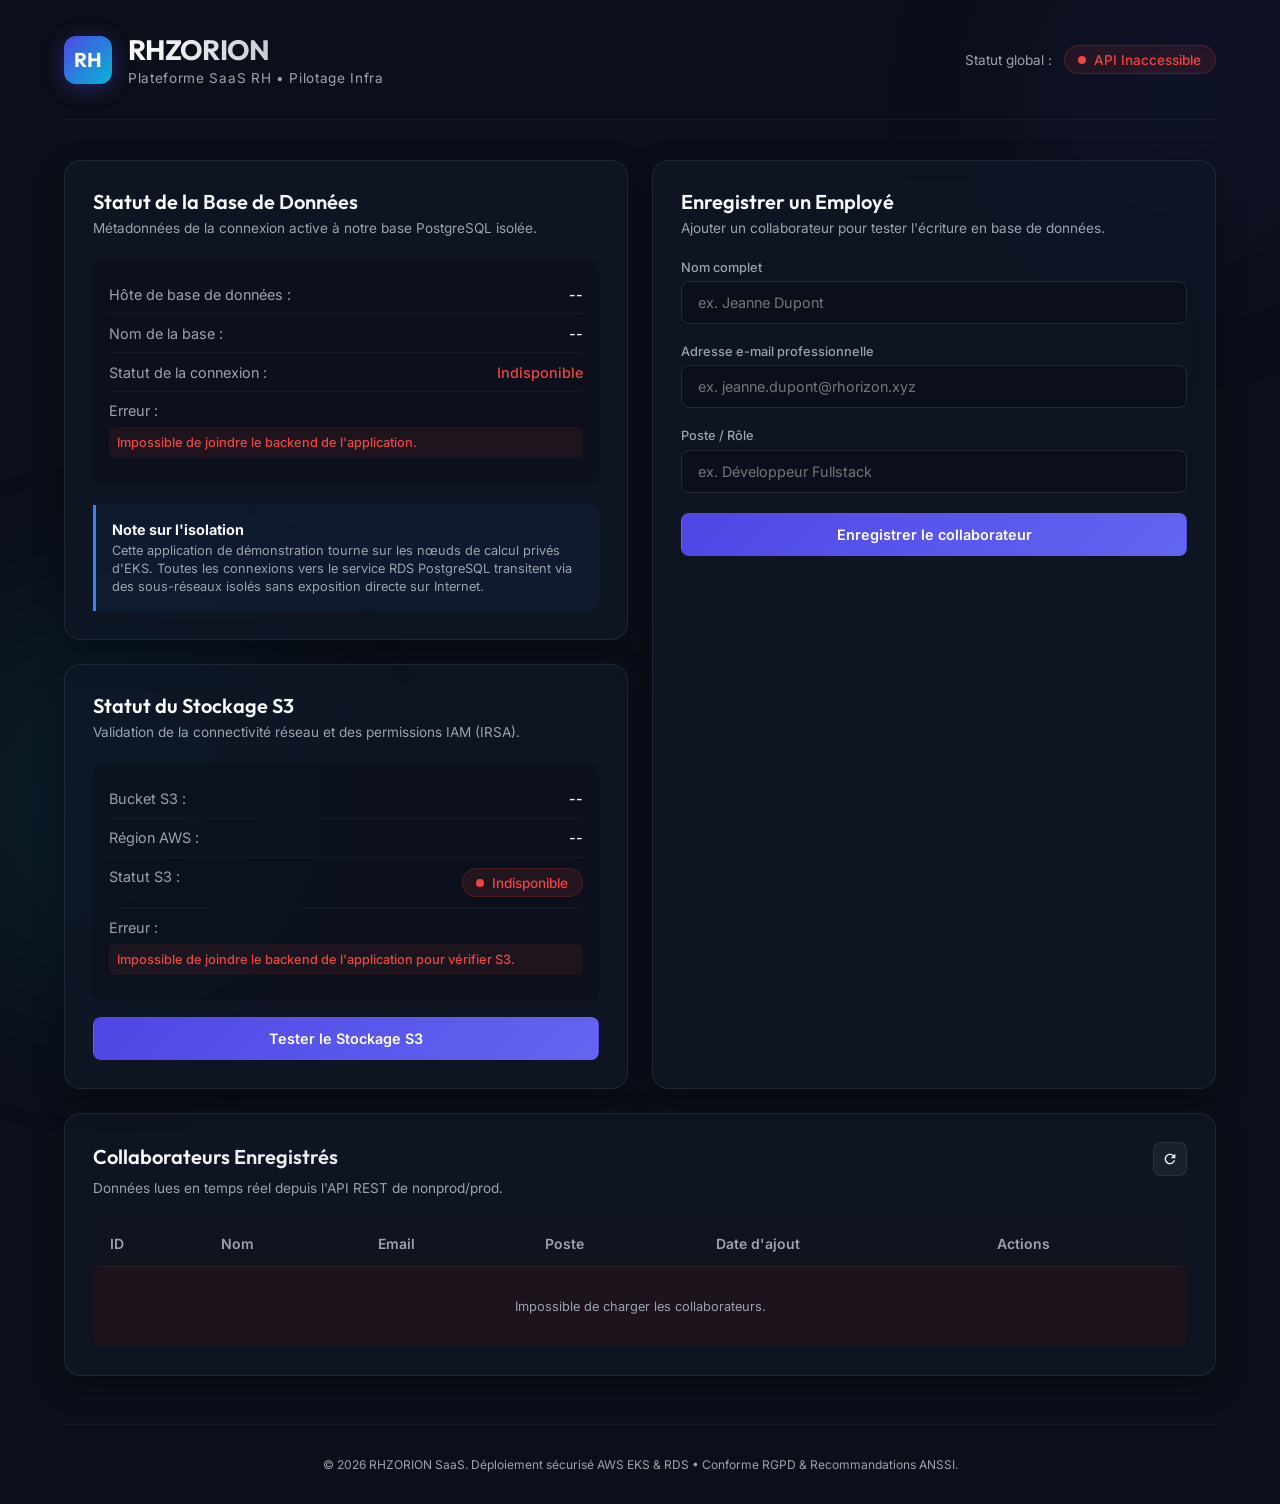
==== app/frontend/index.html @ ac45bfb2 "Initial commit: App, Terraform and GitLab CI/CD parent-child pipelines" ====
<!DOCTYPE html>
<html lang="fr">
<head>
    <meta charset="UTF-8">
    <meta name="viewport" content="width=device-width, initial-scale=1.0">
    <meta name="description" content="Dashboard de test et de validation de l'infrastructure SaaS RHZORION. Connectivité, base de données et performances.">
    <title>RHZORION - Infrastructure Test Dashboard</title>
    <!-- Outfit & Inter Google Fonts -->
    <link rel="preconnect" href="https://fonts.googleapis.com">
    <link rel="preconnect" href="https://fonts.gstatic.com" crossorigin>
    <link href="https://fonts.googleapis.com/css2?family=Inter:wght@300;400;500;600&family=Outfit:wght@400;500;600;700&display=swap" rel="stylesheet">
    <!-- Style Sheet -->
    <link rel="stylesheet" href="style.css">
</head>
<body>
    <div class="background-decorations">
        <div class="circle circle-1"></div>
        <div class="circle circle-2"></div>
    </div>

    <div class="app-container">
        <!-- Header / Nav -->
        <header class="app-header">
            <div class="brand">
                <span class="logo-symbol">RH</span>
                <div class="brand-text">
                    <h1>RHZORION</h1>
                    <span class="sub-title">Plateforme SaaS RH • Pilotage Infra</span>
                </div>
            </div>
            <div class="status-badge-container">
                <span class="status-label">Statut global :</span>
                <div id="global-status-badge" class="badge badge-checking">
                    <span class="indicator-dot"></span>
                    <span class="badge-text">Vérification...</span>
                </div>
            </div>
        </header>

        <!-- Main Dashboard Grid -->
        <main class="dashboard-grid">
            <!-- Left Column: DB and S3 Status -->
            <div class="status-column">
                <section class="card status-panel">
                    <h2>Statut de la Base de Données</h2>
                    <p class="section-desc">Métadonnées de la connexion active à notre base PostgreSQL isolée.</p>

                    <div class="db-status-card">
                        <div class="status-row">
                            <span class="status-key">Hôte de base de données :</span>
                            <span id="db-host" class="status-value">--</span>
                        </div>
                        <div class="status-row">
                            <span class="status-key">Nom de la base :</span>
                            <span id="db-name" class="status-value">--</span>
                        </div>
                        <div class="status-row">
                            <span class="status-key">Statut de la connexion :</span>
                            <span id="db-conn-status" class="status-value status-unknown">Vérification...</span>
                        </div>
                        <div class="status-row error-row" id="db-error-row" style="display: none;">
                            <span class="status-key">Erreur :</span>
                            <span id="db-error-msg" class="status-value error-text">Aucune</span>
                        </div>
                    </div>

                    <div class="info-note">
                        <h3>Note sur l'isolation</h3>
                        <p>Cette application de démonstration tourne sur les nœuds de calcul privés d'EKS. Toutes les connexions vers le service RDS PostgreSQL transitent via des sous-réseaux isolés sans exposition directe sur Internet.</p>
                    </div>
                </section>

                <section class="card s3-panel">
                    <h2>Statut du Stockage S3</h2>
                    <p class="section-desc">Validation de la connectivité réseau et des permissions IAM (IRSA).</p>

                    <div class="s3-status-card">
                        <div class="status-row">
                            <span class="status-key">Bucket S3 :</span>
                            <span id="s3-bucket" class="status-value">--</span>
                        </div>
                        <div class="status-row">
                            <span class="status-key">Région AWS :</span>
                            <span id="s3-region" class="status-value">--</span>
                        </div>
                        <div class="status-row">
                            <span class="status-key">Statut S3 :</span>
                            <div id="s3-conn-badge" class="badge badge-checking">
                                <span class="indicator-dot"></span>
                                <span class="badge-text">Vérification...</span>
                            </div>
                        </div>
                        <div class="status-row error-row" id="s3-error-row" style="display: none;">
                            <span class="status-key">Erreur :</span>
                            <span id="s3-error-msg" class="status-value error-text">Aucune</span>
                        </div>
                    </div>

                    <div class="s3-test-action">
                        <button type="button" id="test-s3-btn" class="btn btn-primary btn-full-width">
                            <span class="btn-text">Tester le Stockage S3</span>
                            <span class="spinner" id="s3-spinner" style="display: none;"></span>
                        </button>
                    </div>

                    <div class="s3-logs-container" id="s3-logs-container" style="display: none;">
                        <h3>Rapport de diagnostic</h3>
                        <div class="s3-logs" id="s3-logs">
                            <!-- Dynamically populated -->
                        </div>
                    </div>
                </section>
            </div>

            <!-- Middle Panel: Add Employee Form -->
            <section class="card form-panel">
                <h2>Enregistrer un Employé</h2>
                <p class="section-desc">Ajouter un collaborateur pour tester l'écriture en base de données.</p>

                <form id="add-employee-form" class="premium-form">
                    <div class="form-group">
                        <label for="emp-name">Nom complet</label>
                        <input type="text" id="emp-name" placeholder="ex. Jeanne Dupont" required autocomplete="name">
                    </div>
                    <div class="form-group">
                        <label for="emp-email">Adresse e-mail professionnelle</label>
                        <input type="email" id="emp-email" placeholder="ex. jeanne.dupont@rhorizon.xyz" required autocomplete="email">
                    </div>
                    <div class="form-group">
                        <label for="emp-role">Poste / Rôle</label>
                        <input type="text" id="emp-role" placeholder="ex. Développeur Fullstack" required>
                    </div>

                    <button type="submit" id="submit-btn" class="btn btn-primary">
                        <span class="btn-text">Enregistrer le collaborateur</span>
                        <span class="spinner" style="display: none;"></span>
                    </button>
                    <div id="form-message" class="message-banner" style="display: none;"></div>
                </form>
            </section>

            <!-- Right/Bottom Panel: Employees List -->
            <section class="card list-panel">
                <div class="list-header">
                    <h2>Collaborateurs Enregistrés</h2>
                    <button id="refresh-list-btn" class="btn btn-secondary" aria-label="Rafraîchir la liste">
                        <svg class="refresh-icon" viewBox="0 0 24 24" width="16" height="16">
                            <path d="M17.65 6.35C16.2 4.9 14.21 4 12 4c-4.42 0-7.99 3.58-7.99 8s3.57 8 7.99 8c3.73 0 6.84-2.55 7.73-6h-2.08c-.82 2.33-3.04 4-5.65 4-3.31 0-6-2.69-6-6s2.69-6 6-6c1.66 0 3.14.69 4.22 1.78L13 11h7V4l-2.35 2.35z" fill="currentColor"/>
                        </svg>
                    </button>
                </div>
                <p class="section-desc">Données lues en temps réel depuis l'API REST de nonprod/prod.</p>

                <div class="table-wrapper">
                    <table id="employees-table">
                        <thead>
                            <tr>
                                <th>ID</th>
                                <th>Nom</th>
                                <th>Email</th>
                                <th>Poste</th>
                                <th>Date d'ajout</th>
                                <th>Actions</th>
                            </tr>
                        </thead>
                        <tbody id="employees-list-body">
                            <tr class="placeholder-row">
                                <td colspan="6">Chargement de la liste...</td>
                            </tr>
                        </tbody>
                    </table>
                </div>
            </section>
        </main>

        <!-- Footer -->
        <footer class="app-footer">
            <p>&copy; 2026 RHZORION SaaS. Déploiement sécurisé AWS EKS & RDS • Conforme RGPD & Recommandations ANSSI.</p>
        </footer>
    </div>

    <!-- Edit Employee Modal -->
    <div id="edit-modal" class="modal">
        <div class="modal-content card">
            <div class="modal-header">
                <h2>Modifier le Collaborateur</h2>
                <button type="button" class="close-modal" id="close-modal-btn">&times;</button>
            </div>
            <form id="edit-employee-form" class="premium-form">
                <input type="hidden" id="edit-emp-id">
                <div class="form-group">
                    <label for="edit-emp-name">Nom complet</label>
                    <input type="text" id="edit-emp-name" required autocomplete="name">
                </div>
                <div class="form-group">
                    <label for="edit-emp-email">Adresse e-mail professionnelle</label>
                    <input type="email" id="edit-emp-email" required autocomplete="email">
                </div>
                <div class="form-group">
                    <label for="edit-emp-role">Poste / Rôle</label>
                    <input type="text" id="edit-emp-role" required>
                </div>
                <div class="form-actions">
                    <button type="button" class="btn btn-secondary" id="cancel-edit-btn">Annuler</button>
                    <button type="submit" id="edit-submit-btn" class="btn btn-primary">
                        <span class="btn-text">Enregistrer</span>
                        <span class="spinner" style="display: none;"></span>
                    </button>
                </div>
                <div id="edit-form-message" class="message-banner" style="display: none;"></div>
            </form>
        </div>
    </div>

    <!-- Application Script -->
    <script src="app.js"></script>
</body>
</html>
---- app/frontend/style.css ----
/* --- Global Reset & Variables --- */
:root {
    --bg-color: #0b0f19;
    --card-bg: rgba(17, 24, 39, 0.7);
    --card-border: rgba(255, 255, 255, 0.08);
    --text-primary: #f3f4f6;
    --text-secondary: #9ca3af;
    --primary-color: #4f46e5;
    --primary-hover: #6366f1;
    --accent-success: #10b981;
    --accent-error: #ef4444;
    --accent-warning: #f59e0b;
    --accent-info: #3b82f6;
    
    --font-heading: 'Outfit', sans-serif;
    --font-body: 'Inter', sans-serif;
}

* {
    margin: 0;
    padding: 0;
    box-sizing: border-box;
}

body {
    background-color: var(--bg-color);
    color: var(--text-primary);
    font-family: var(--font-body);
    min-height: 100vh;
    overflow-x: hidden;
    position: relative;
}

/* --- Decorative Background Circles --- */
.background-decorations {
    position: fixed;
    top: 0;
    left: 0;
    width: 100%;
    height: 100%;
    z-index: -1;
    pointer-events: none;
}

.circle {
    position: absolute;
    border-radius: 50%;
    filter: blur(100px);
    opacity: 0.15;
}

.circle-1 {
    width: 400px;
    height: 400px;
    background: radial-gradient(circle, #4f46e5 0%, rgba(79, 70, 229, 0) 70%);
    top: -100px;
    right: -100px;
}

.circle-2 {
    width: 500px;
    height: 500px;
    background: radial-gradient(circle, #06b6d4 0%, rgba(6, 182, 212, 0) 70%);
    bottom: -150px;
    left: -150px;
}

/* --- Layout Container --- */
.app-container {
    max-width: 1200px;
    margin: 0 auto;
    padding: 2rem 1.5rem;
    display: flex;
    flex-direction: column;
    min-height: 100vh;
}

/* --- Header Styling --- */
.app-header {
    display: flex;
    justify-content: space-between;
    align-items: center;
    padding-bottom: 2rem;
    border-bottom: 1px solid rgba(255, 255, 255, 0.05);
    margin-bottom: 2.5rem;
}

.brand {
    display: flex;
    align-items: center;
    gap: 1rem;
}

.logo-symbol {
    width: 48px;
    height: 48px;
    background: linear-gradient(135deg, var(--primary-color) 0%, #06b6d4 100%);
    border-radius: 12px;
    display: flex;
    align-items: center;
    justify-content: center;
    font-family: var(--font-heading);
    font-weight: 700;
    font-size: 1.25rem;
    color: #fff;
    box-shadow: 0 4px 20px rgba(79, 70, 229, 0.4);
}

.brand-text h1 {
    font-family: var(--font-heading);
    font-size: 1.75rem;
    font-weight: 700;
    letter-spacing: -0.025em;
    background: linear-gradient(to right, #ffffff, #9ca3af);
    -webkit-background-clip: text;
    -webkit-text-fill-color: transparent;
}

.brand-text .sub-title {
    font-size: 0.85rem;
    color: var(--text-secondary);
    letter-spacing: 0.05em;
}

/* --- Badges & Statuses --- */
.status-badge-container {
    display: flex;
    align-items: center;
    gap: 0.75rem;
}

.status-label {
    font-size: 0.85rem;
    color: var(--text-secondary);
}

.badge {
    display: inline-flex;
    align-items: center;
    gap: 0.5rem;
    padding: 0.35rem 0.85rem;
    border-radius: 9999px;
    font-size: 0.85rem;
    font-weight: 500;
    border: 1px solid transparent;
    transition: all 0.3s ease;
}

.indicator-dot {
    width: 8px;
    height: 8px;
    border-radius: 50%;
}

.badge-checking {
    background-color: rgba(245, 158, 11, 0.1);
    color: var(--accent-warning);
    border-color: rgba(245, 158, 11, 0.2);
}

.badge-checking .indicator-dot {
    background-color: var(--accent-warning);
    animation: pulse 1.5s infinite;
}

.badge-online {
    background-color: rgba(16, 185, 129, 0.1);
    color: var(--accent-success);
    border-color: rgba(16, 185, 129, 0.2);
}

.badge-online .indicator-dot {
    background-color: var(--accent-success);
}

.badge-offline {
    background-color: rgba(239, 68, 68, 0.1);
    color: var(--accent-error);
    border-color: rgba(239, 68, 68, 0.2);
}

.badge-offline .indicator-dot {
    background-color: var(--accent-error);
    animation: pulse 1s infinite;
}

/* --- Dashboard Grid --- */
.dashboard-grid {
    display: grid;
    grid-template-columns: 1fr 1fr;
    gap: 1.5rem;
    flex-grow: 1;
}

/* Custom layout placement */
.list-panel {
    grid-column: span 2;
}

/* --- Cards Styling --- */
.card {
    background: var(--card-bg);
    backdrop-filter: blur(12px);
    -webkit-backdrop-filter: blur(12px);
    border: 1px solid var(--card-border);
    border-radius: 16px;
    padding: 1.75rem;
    box-shadow: 0 10px 30px rgba(0, 0, 0, 0.3);
    transition: transform 0.3s ease, box-shadow 0.3s ease;
    animation: slideUp 0.6s cubic-bezier(0.16, 1, 0.3, 1) forwards;
}

.card:hover {
    transform: translateY(-2px);
    box-shadow: 0 15px 35px rgba(0, 0, 0, 0.4);
    border-color: rgba(255, 255, 255, 0.12);
}

.card h2 {
    font-family: var(--font-heading);
    font-size: 1.25rem;
    font-weight: 600;
    margin-bottom: 0.35rem;
    background: linear-gradient(to right, #fff, #e5e7eb);
    -webkit-background-clip: text;
    -webkit-text-fill-color: transparent;
}

.section-desc {
    font-size: 0.85rem;
    color: var(--text-secondary);
    margin-bottom: 1.5rem;
}

/* --- Database Status Card Details --- */
.db-status-card {
    background: rgba(0, 0, 0, 0.2);
    border-radius: 10px;
    padding: 1rem;
    margin-bottom: 1.25rem;
}

.status-row {
    display: flex;
    justify-content: space-between;
    padding: 0.65rem 0;
    border-bottom: 1px solid rgba(255, 255, 255, 0.03);
    font-size: 0.9rem;
}

.status-row:last-child {
    border-bottom: none;
}

.status-key {
    color: var(--text-secondary);
}

.status-value {
    font-weight: 500;
    word-break: break-all;
}

.status-unknown {
    color: var(--accent-warning);
}

.status-active {
    color: var(--accent-success);
}

.status-inactive {
    color: var(--accent-error);
}

.error-row {
    flex-direction: column;
    gap: 0.25rem;
}

.error-text {
    color: var(--accent-error);
    font-size: 0.8rem;
    background: rgba(239, 68, 68, 0.08);
    padding: 0.5rem;
    border-radius: 6px;
    margin-top: 0.25rem;
}

.info-note {
    background: rgba(59, 130, 246, 0.05);
    border-left: 3px solid var(--accent-info);
    border-radius: 0 8px 8px 0;
    padding: 1rem;
}

.info-note h3 {
    font-size: 0.9rem;
    color: var(--text-primary);
    margin-bottom: 0.25rem;
}

.info-note p {
    font-size: 0.8rem;
    color: var(--text-secondary);
    line-height: 1.4;
}

/* --- Forms & Buttons --- */
.premium-form {
    display: flex;
    flex-direction: column;
    gap: 1.25rem;
}

.form-group {
    display: flex;
    flex-direction: column;
    gap: 0.4rem;
}

.form-group label {
    font-size: 0.8rem;
    font-weight: 500;
    color: var(--text-secondary);
}

.form-group input {
    background-color: rgba(0, 0, 0, 0.2);
    border: 1px solid rgba(255, 255, 255, 0.1);
    border-radius: 8px;
    padding: 0.75rem 1rem;
    color: #fff;
    font-family: var(--font-body);
    font-size: 0.9rem;
    outline: none;
    transition: all 0.3s ease;
}

.form-group input:focus {
    border-color: var(--primary-hover);
    box-shadow: 0 0 0 2px rgba(79, 70, 229, 0.25);
    background-color: rgba(0, 0, 0, 0.3);
}

.btn {
    border-radius: 8px;
    padding: 0.75rem 1.25rem;
    font-family: var(--font-body);
    font-size: 0.9rem;
    font-weight: 600;
    cursor: pointer;
    transition: all 0.3s ease;
    border: 1px solid transparent;
    display: inline-flex;
    align-items: center;
    justify-content: center;
    gap: 0.5rem;
}

.btn-primary {
    background: linear-gradient(135deg, var(--primary-color) 0%, #6366f1 100%);
    color: #fff;
}

.btn-primary:hover {
    background: linear-gradient(135deg, var(--primary-hover) 0%, #818cf8 100%);
    transform: translateY(-1px);
    box-shadow: 0 4px 15px rgba(79, 70, 229, 0.4);
}

.btn-secondary {
    background-color: rgba(255, 255, 255, 0.05);
    color: var(--text-primary);
    border-color: rgba(255, 255, 255, 0.08);
    padding: 0.5rem;
}

.btn-secondary:hover {
    background-color: rgba(255, 255, 255, 0.1);
    color: #fff;
}

.btn-secondary:active .refresh-icon {
    transform: rotate(180deg);
}

.refresh-icon {
    transition: transform 0.4s ease;
}

/* Spinner */
.spinner {
    width: 18px;
    height: 18px;
    border: 2px solid rgba(255, 255, 255, 0.3);
    border-radius: 50%;
    border-top-color: #fff;
    animation: spin 0.8s linear infinite;
}

.message-banner {
    padding: 0.75rem 1rem;
    border-radius: 8px;
    font-size: 0.85rem;
    margin-top: 0.25rem;
}

.message-success {
    background-color: rgba(16, 185, 129, 0.1);
    color: var(--accent-success);
    border: 1px solid rgba(16, 185, 129, 0.2);
}

.message-error {
    background-color: rgba(239, 68, 68, 0.1);
    color: var(--accent-error);
    border: 1px solid rgba(239, 68, 68, 0.2);
}

/* --- Table Styling --- */
.list-header {
    display: flex;
    justify-content: space-between;
    align-items: center;
    margin-bottom: 0.25rem;
}

.table-wrapper {
    overflow-x: auto;
    background: rgba(0, 0, 0, 0.2);
    border-radius: 10px;
    border: 1px solid rgba(255, 255, 255, 0.03);
}

table {
    width: 100%;
    border-collapse: collapse;
    text-align: left;
    font-size: 0.875rem;
}

th {
    background-color: rgba(255, 255, 255, 0.02);
    color: var(--text-secondary);
    font-weight: 600;
    padding: 0.85rem 1rem;
    border-bottom: 1px solid rgba(255, 255, 255, 0.05);
}

td {
    padding: 0.85rem 1rem;
    border-bottom: 1px solid rgba(255, 255, 255, 0.03);
    color: var(--text-primary);
}

tr:last-child td {
    border-bottom: none;
}

tr:hover td {
    background-color: rgba(255, 255, 255, 0.01);
}

.placeholder-row td {
    text-align: center;
    color: var(--text-secondary);
    padding: 2rem;
}

/* --- Footer --- */
.app-footer {
    text-align: center;
    padding-top: 2rem;
    margin-top: 3rem;
    border-top: 1px solid rgba(255, 255, 255, 0.05);
    font-size: 0.75rem;
    color: var(--text-secondary);
}

/* --- Animations --- */
@keyframes pulse {
    0% {
        opacity: 0.6;
        box-shadow: 0 0 0 0 rgba(245, 158, 11, 0.4);
    }
    70% {
        opacity: 1;
        box-shadow: 0 0 0 6px rgba(245, 158, 11, 0);
    }
    100% {
        opacity: 0.6;
        box-shadow: 0 0 0 0 rgba(245, 158, 11, 0);
    }
}

@keyframes spin {
    to {
        transform: rotate(360deg);
    }
}

@keyframes slideUp {
    from {
        opacity: 0;
        transform: translateY(20px);
    }
    to {
        opacity: 1;
        transform: translateY(0);
    }
}

/* --- Status Column Layout --- */
.status-column {
    display: flex;
    flex-direction: column;
    gap: 1.5rem;
}

/* --- S3 Panel & Action Buttons --- */
.s3-status-card {
    background: rgba(0, 0, 0, 0.2);
    border-radius: 10px;
    padding: 1rem;
    margin-bottom: 1rem;
}

.btn-full-width {
    width: 100%;
}

/* --- Diagnostic Logs Terminal Style --- */
.s3-logs-container {
    margin-top: 1.5rem;
    border-top: 1px solid rgba(255, 255, 255, 0.05);
    padding-top: 1rem;
    animation: slideUp 0.4s ease-out forwards;
}

.s3-logs-container h3 {
    font-size: 0.9rem;
    font-weight: 600;
    color: var(--text-primary);
    margin-bottom: 0.75rem;
    font-family: var(--font-heading);
}

.s3-logs {
    background: rgba(5, 8, 16, 0.7);
    border: 1px solid rgba(255, 255, 255, 0.05);
    border-radius: 8px;
    padding: 0.85rem 1rem;
    max-height: 180px;
    overflow-y: auto;
    font-family: Consolas, Monaco, "Courier New", Courier, monospace;
    font-size: 0.775rem;
    line-height: 1.5;
    display: flex;
    flex-direction: column;
    gap: 0.5rem;
}

/* Scrollbar customization for logs */
.s3-logs::-webkit-scrollbar {
    width: 6px;
}

.s3-logs::-webkit-scrollbar-track {
    background: rgba(0, 0, 0, 0.2);
    border-radius: 8px;
}

.s3-logs::-webkit-scrollbar-thumb {
    background: rgba(255, 255, 255, 0.1);
    border-radius: 8px;
}

.s3-logs::-webkit-scrollbar-thumb:hover {
    background: rgba(255, 255, 255, 0.2);
}

.log-entry {
    display: flex;
    align-items: flex-start;
    gap: 0.5rem;
}

.log-time {
    color: var(--text-secondary);
    min-width: 60px;
}

.log-text {
    flex-grow: 1;
}

.log-success {
    color: var(--accent-success);
}

.log-failed {
    color: var(--accent-error);
}

.log-info {
    color: var(--accent-info);
}

/* --- Responsive Adjustments --- */
@media (max-width: 768px) {
    .dashboard-grid {
        grid-template-columns: 1fr;
    }
    
    .list-panel {
        grid-column: span 1;
    }
    
    .app-header {
        flex-direction: column;
        align-items: flex-start;
        gap: 1rem;
    }
    
    .status-badge-container {
        align-self: flex-end;
    }
}

/* --- Modal Styling --- */
.modal {
    display: none;
    position: fixed;
    z-index: 1000;
    left: 0;
    top: 0;
    width: 100%;
    height: 100%;
    background-color: rgba(5, 8, 16, 0.6);
    backdrop-filter: blur(8px);
    -webkit-backdrop-filter: blur(8px);
    align-items: center;
    justify-content: center;
    padding: 1.5rem;
}

.modal.active {
    display: flex;
}

.modal-content {
    width: 100%;
    max-width: 500px;
    margin: auto;
    background: var(--card-bg);
    border: 1px solid var(--card-border);
    animation: slideUp 0.3s cubic-bezier(0.16, 1, 0.3, 1) forwards;
}

.modal-header {
    display: flex;
    justify-content: space-between;
    align-items: center;
    margin-bottom: 1.5rem;
    border-bottom: 1px solid rgba(255, 255, 255, 0.05);
    padding-bottom: 0.75rem;
}

.close-modal {
    background: none;
    border: none;
    color: var(--text-secondary);
    font-size: 1.75rem;
    cursor: pointer;
    line-height: 1;
    transition: color 0.2s ease;
}

.close-modal:hover {
    color: #fff;
}

.form-actions {
    display: flex;
    justify-content: flex-end;
    gap: 0.75rem;
    margin-top: 0.5rem;
}

/* Action buttons in Table */
.action-buttons {
    display: flex;
    gap: 0.5rem;
    align-items: center;
}

.btn-action {
    padding: 0.35rem 0.75rem;
    font-size: 0.75rem;
    font-weight: 500;
    border-radius: 6px;
    cursor: pointer;
    border: 1px solid transparent;
    transition: all 0.2s ease;
    font-family: var(--font-body);
}

.edit-btn {
    background-color: rgba(59, 130, 246, 0.1);
    color: var(--accent-info);
    border-color: rgba(59, 130, 246, 0.2);
}

.edit-btn:hover {
    background-color: var(--accent-info);
    color: #fff;
    box-shadow: 0 0 10px rgba(59, 130, 246, 0.3);
}

.delete-btn {
    background-color: rgba(239, 68, 68, 0.1);
    color: var(--accent-error);
    border-color: rgba(239, 68, 68, 0.2);
}

.delete-btn:hover {
    background-color: var(--accent-error);
    color: #fff;
    box-shadow: 0 0 10px rgba(239, 68, 68, 0.3);
}
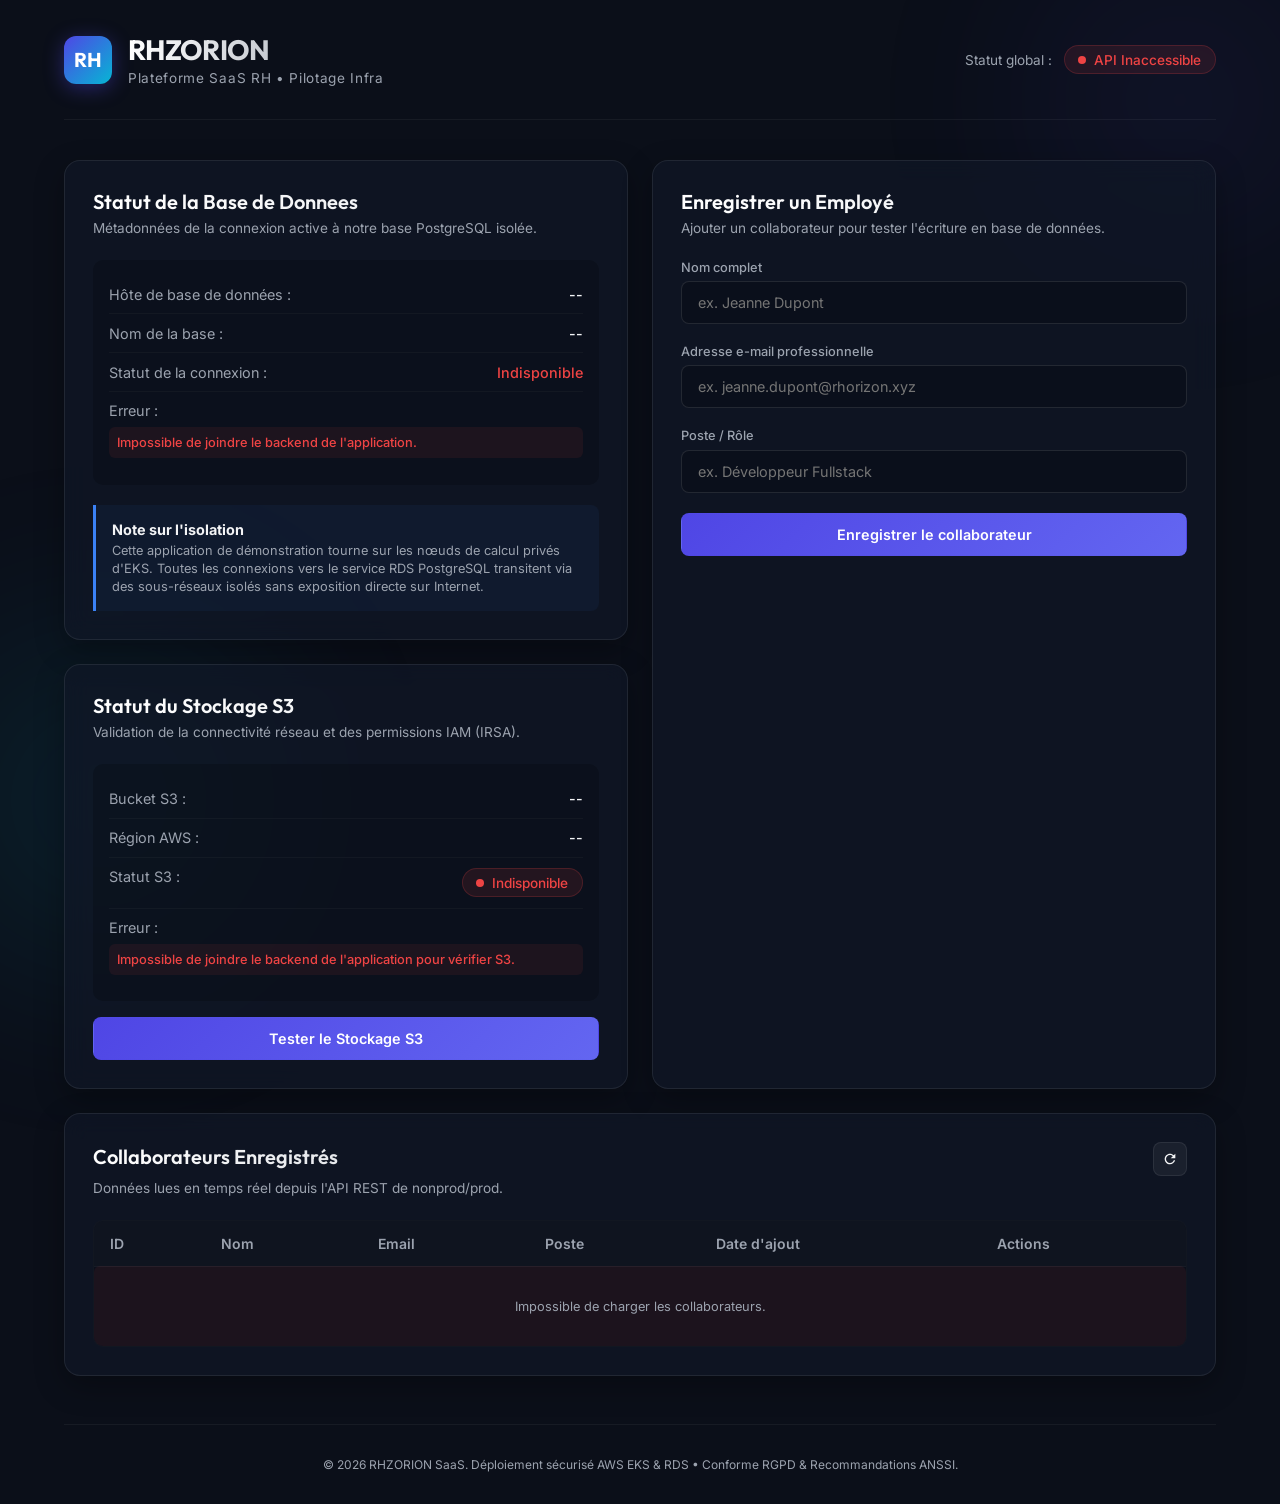
==== commit 0cdd70c1: "Update index.html" ====
--- a/app/frontend/index.html
+++ b/app/frontend/index.html
@@ -4,7 +4,7 @@
     <meta charset="UTF-8">
     <meta name="viewport" content="width=device-width, initial-scale=1.0">
     <meta name="description" content="Dashboard de test et de validation de l'infrastructure SaaS RHZORION. Connectivité, base de données et performances.">
-    <title>RHZORION - Infrastructure Test Dashboard</title>
+    <title>RHZORION - Infrastructure Test Dashboard tt</title>
     <!-- Outfit & Inter Google Fonts -->
     <link rel="preconnect" href="https://fonts.googleapis.com">
     <link rel="preconnect" href="https://fonts.gstatic.com" crossorigin>
@@ -42,7 +42,7 @@
             <!-- Left Column: DB and S3 Status -->
             <div class="status-column">
                 <section class="card status-panel">
-                    <h2>Statut de la Base de Données</h2>
+                    <h2>Statut de la Base de Donnees</h2>
                     <p class="section-desc">Métadonnées de la connexion active à notre base PostgreSQL isolée.</p>
 
                     <div class="db-status-card">
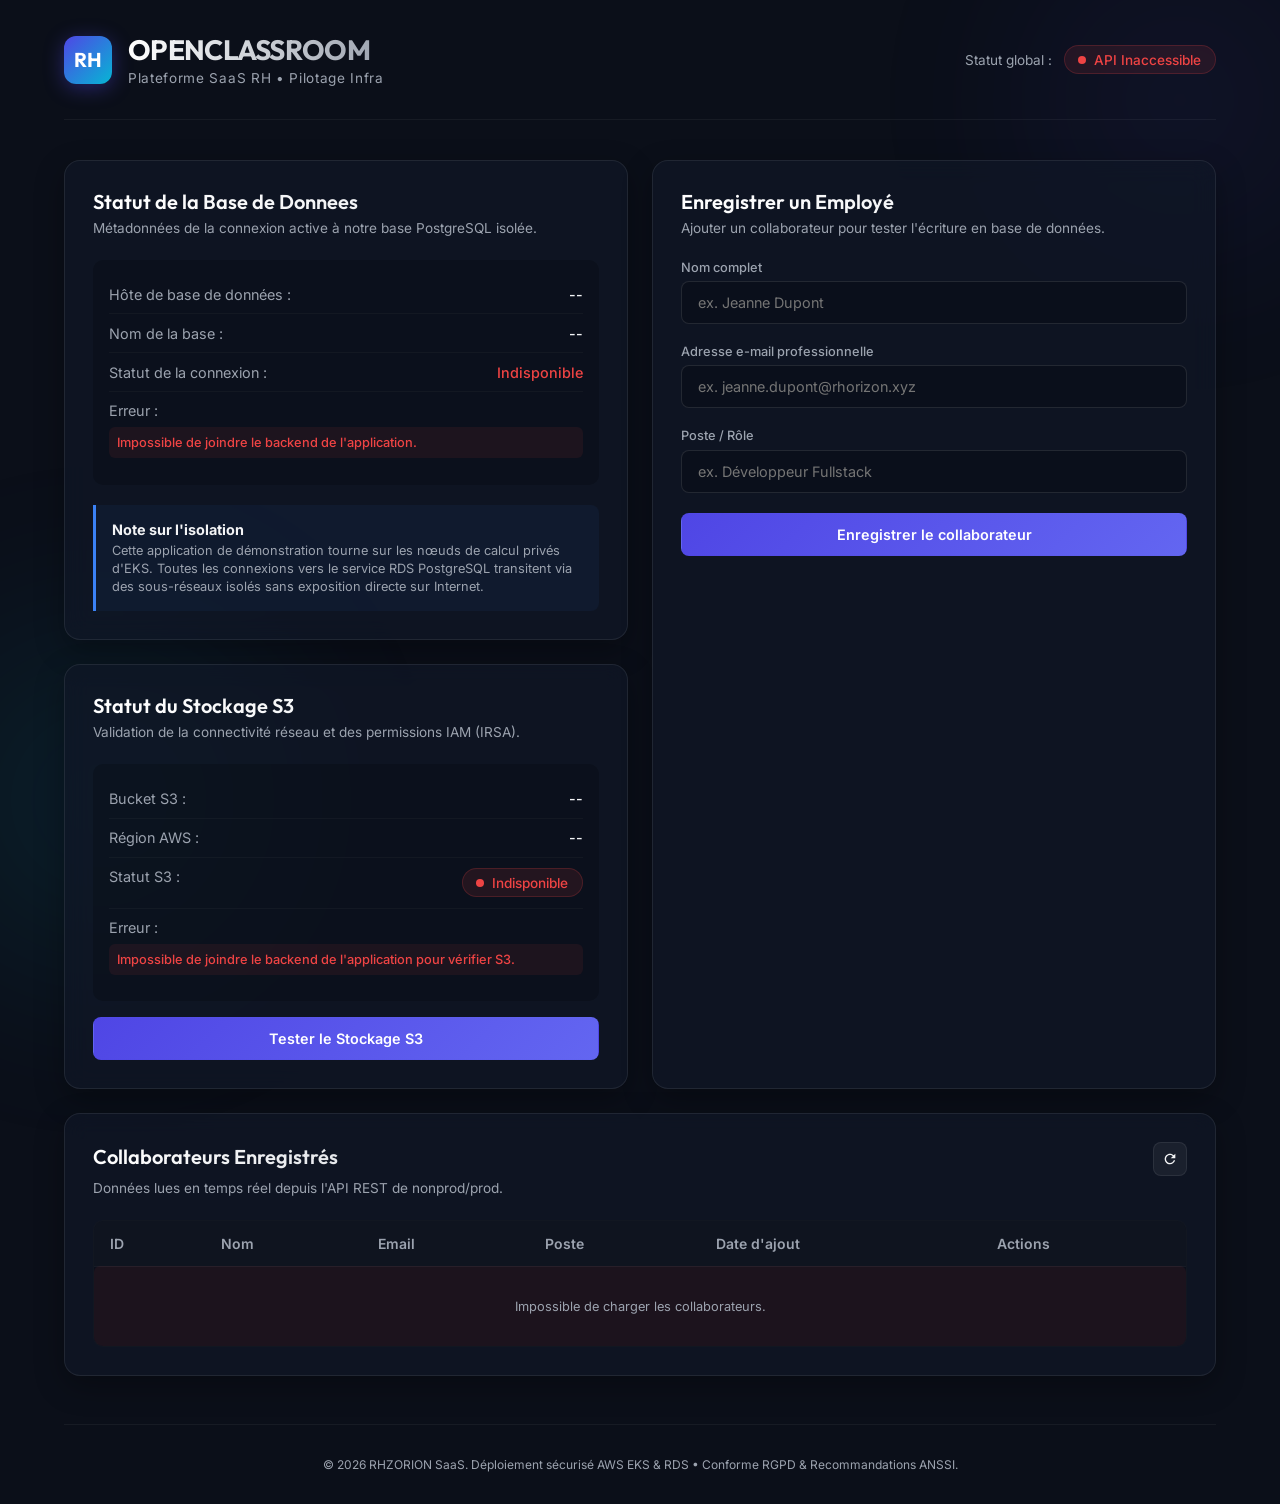
==== commit e3508e82: "Update index.html" ====
--- a/app/frontend/index.html
+++ b/app/frontend/index.html
@@ -24,7 +24,7 @@
             <div class="brand">
                 <span class="logo-symbol">RH</span>
                 <div class="brand-text">
-                    <h1>RHZORION</h1>
+                    <h1>OPENCLASSROOM</h1>
                     <span class="sub-title">Plateforme SaaS RH • Pilotage Infra</span>
                 </div>
             </div>
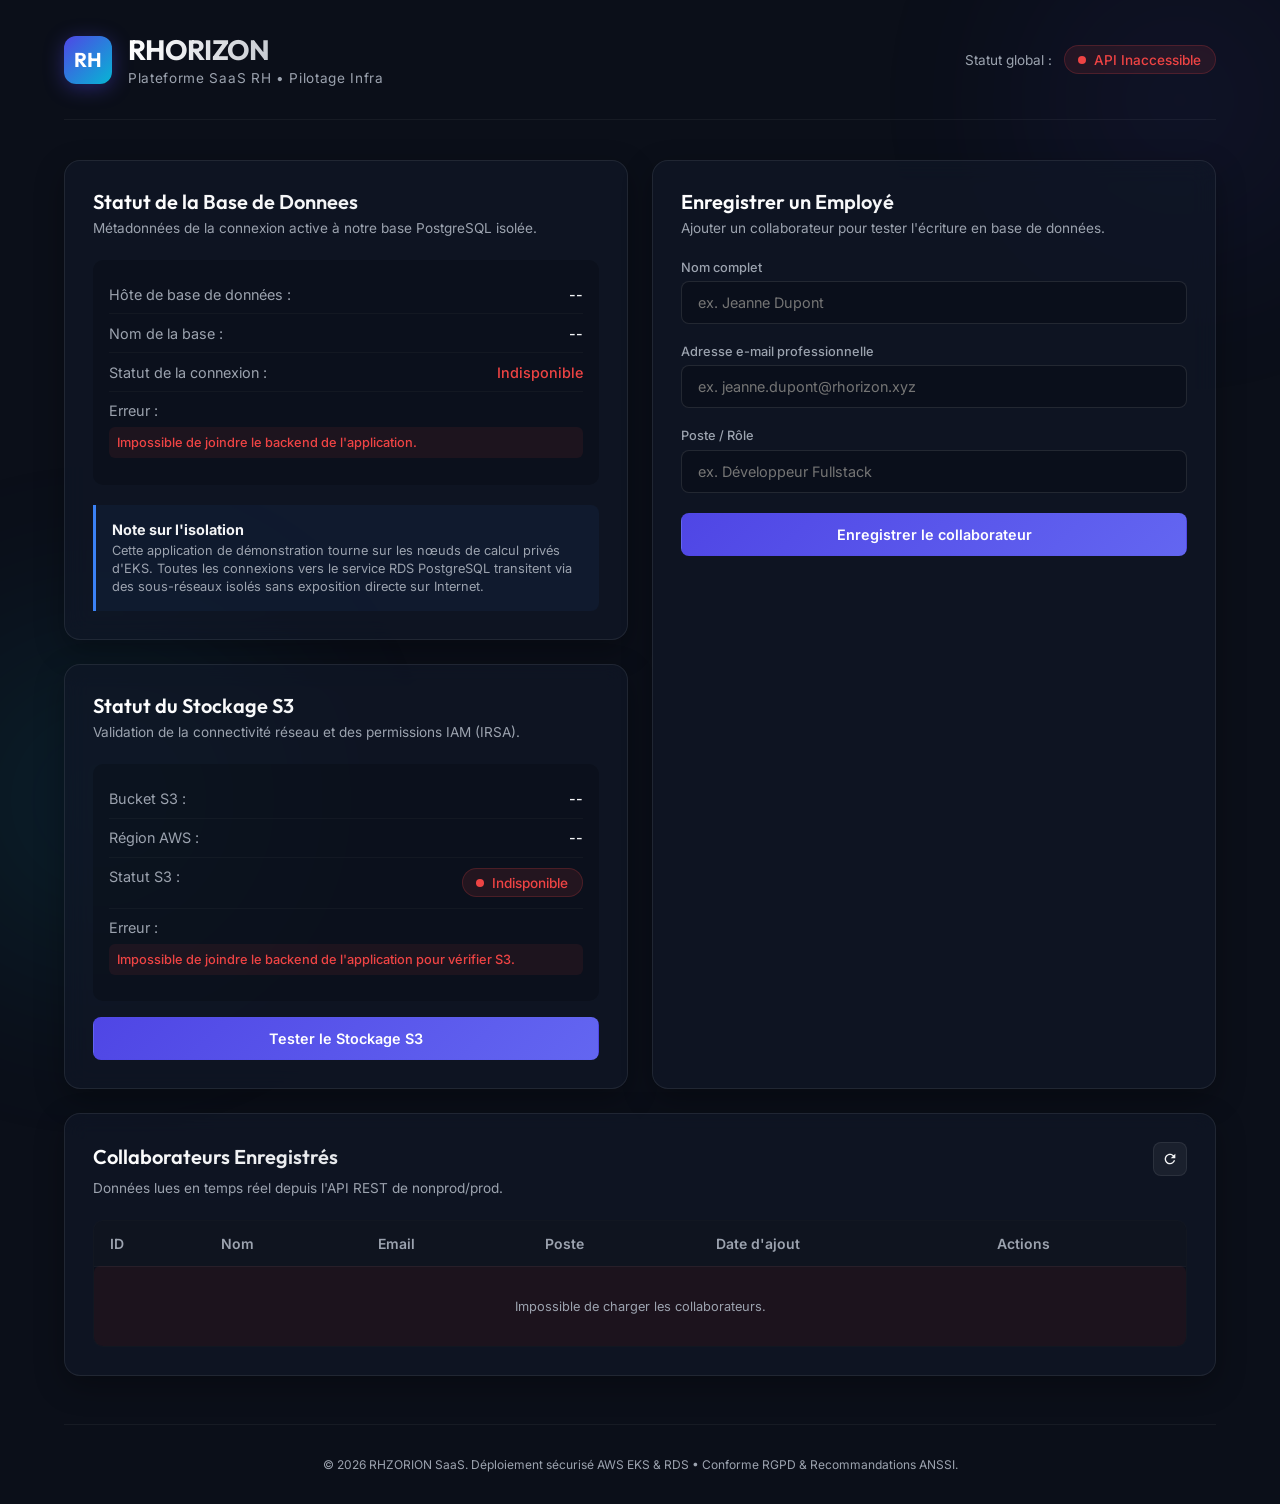
==== commit 955bf565: "Update index.html" ====
--- a/app/frontend/index.html
+++ b/app/frontend/index.html
@@ -24,7 +24,7 @@
             <div class="brand">
                 <span class="logo-symbol">RH</span>
                 <div class="brand-text">
-                    <h1>OPENCLASSROOM</h1>
+                    <h1>RHORIZON</h1>
                     <span class="sub-title">Plateforme SaaS RH • Pilotage Infra</span>
                 </div>
             </div>
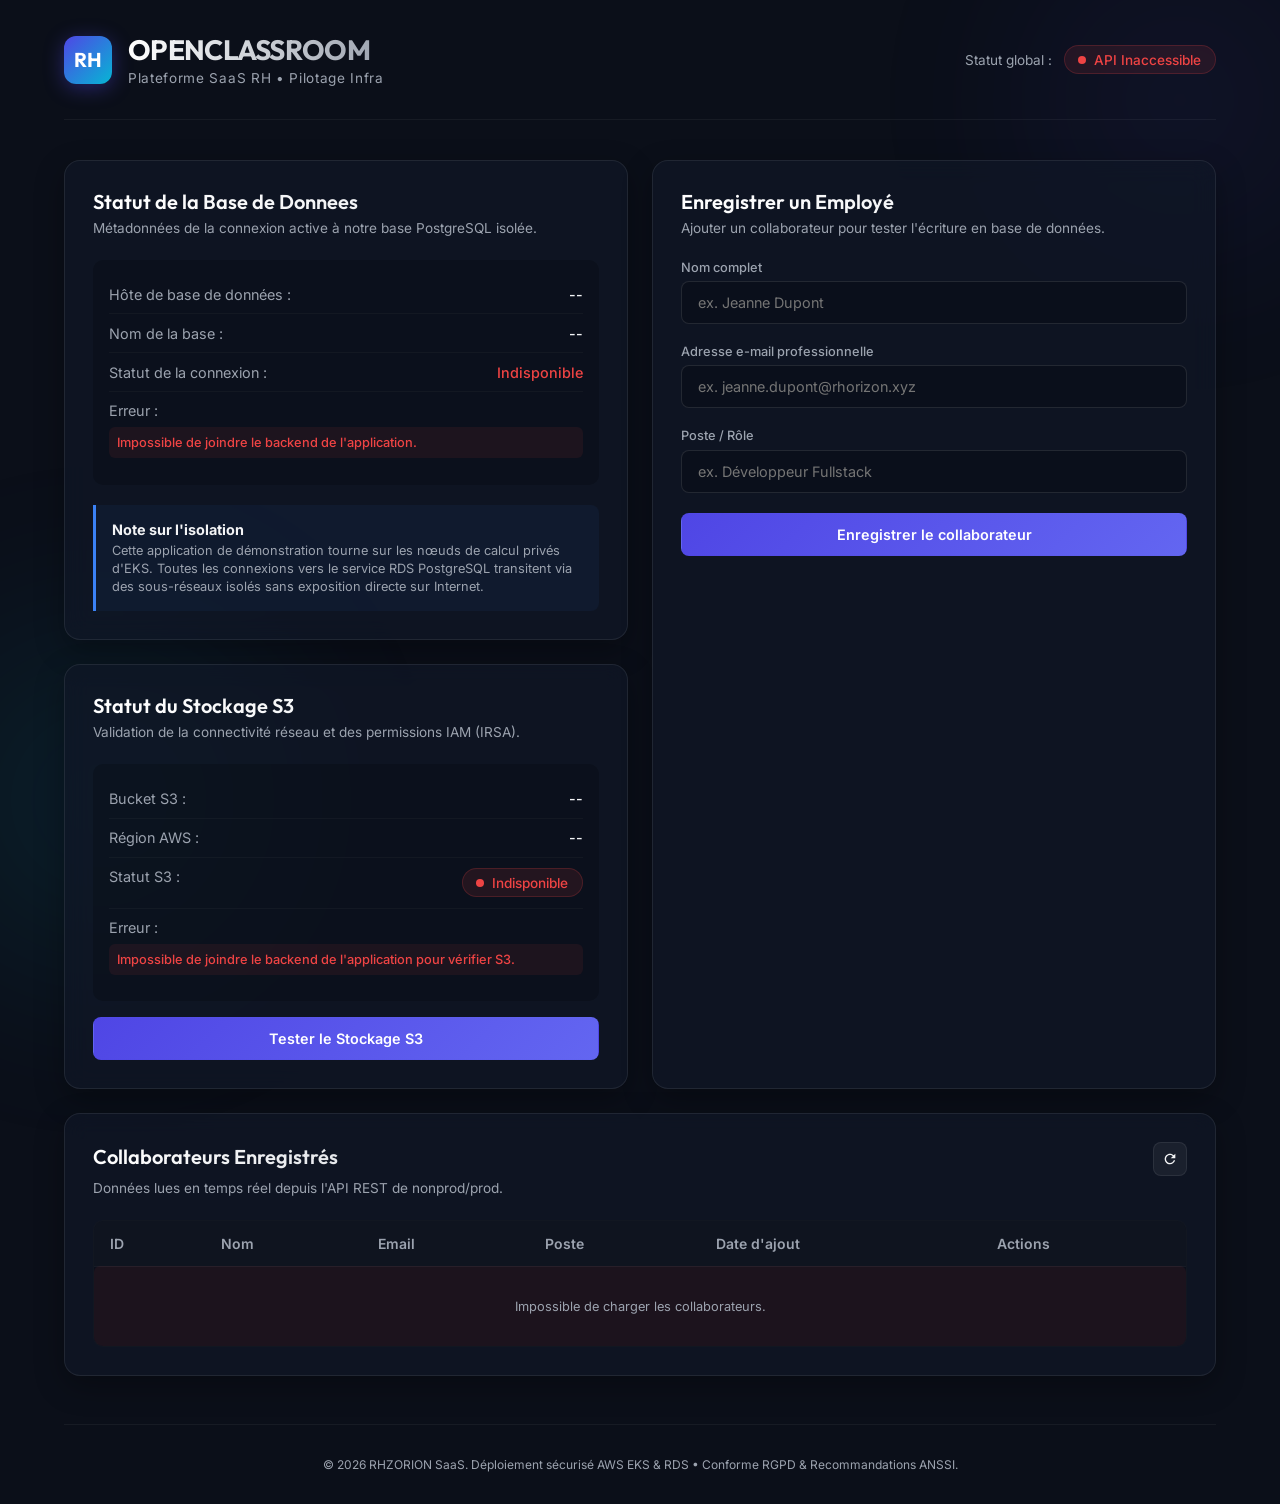
==== commit 9b0345c9: "Update index.html" ====
--- a/app/frontend/index.html
+++ b/app/frontend/index.html
@@ -24,7 +24,7 @@
             <div class="brand">
                 <span class="logo-symbol">RH</span>
                 <div class="brand-text">
-                    <h1>RHORIZON</h1>
+                    <h1>OPENCLASSROOM</h1>
                     <span class="sub-title">Plateforme SaaS RH • Pilotage Infra</span>
                 </div>
             </div>
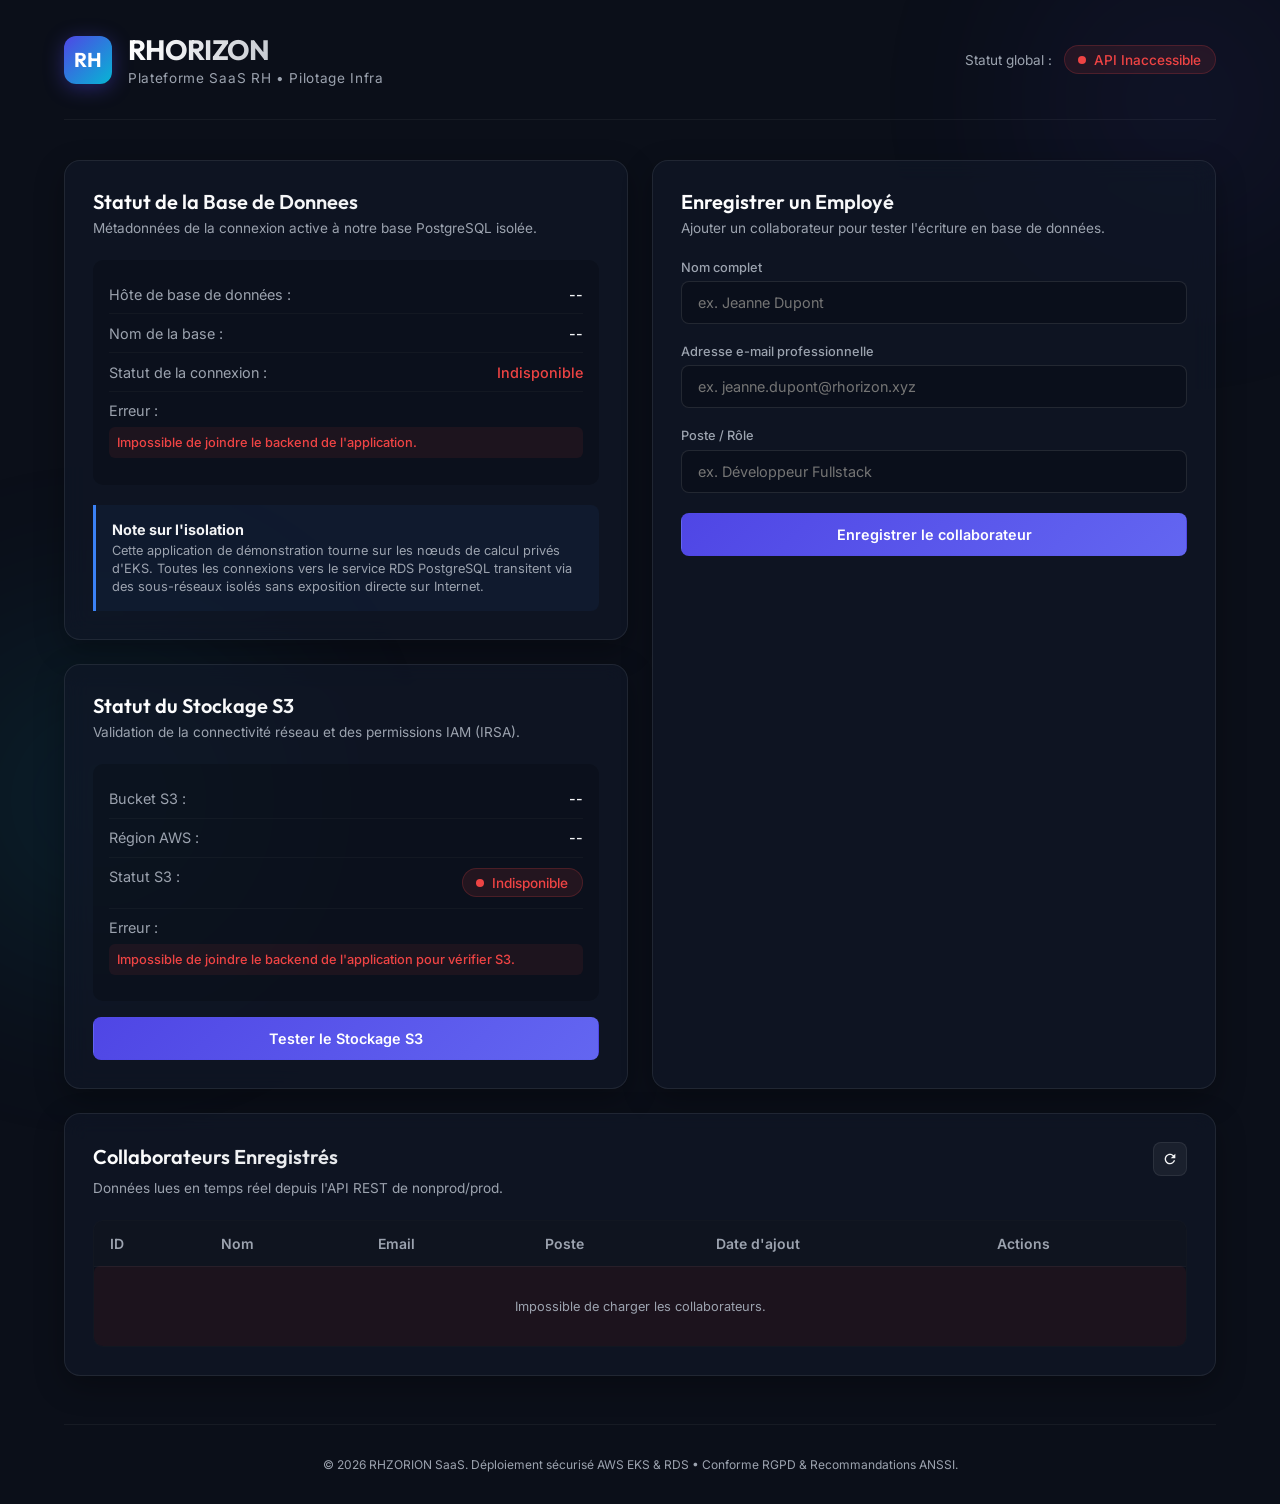
==== commit 9c21d15f: "Update index.html" ====
--- a/app/frontend/index.html
+++ b/app/frontend/index.html
@@ -24,7 +24,7 @@
             <div class="brand">
                 <span class="logo-symbol">RH</span>
                 <div class="brand-text">
-                    <h1>OPENCLASSROOM</h1>
+                    <h1>RHORIZON</h1>
                     <span class="sub-title">Plateforme SaaS RH • Pilotage Infra</span>
                 </div>
             </div>
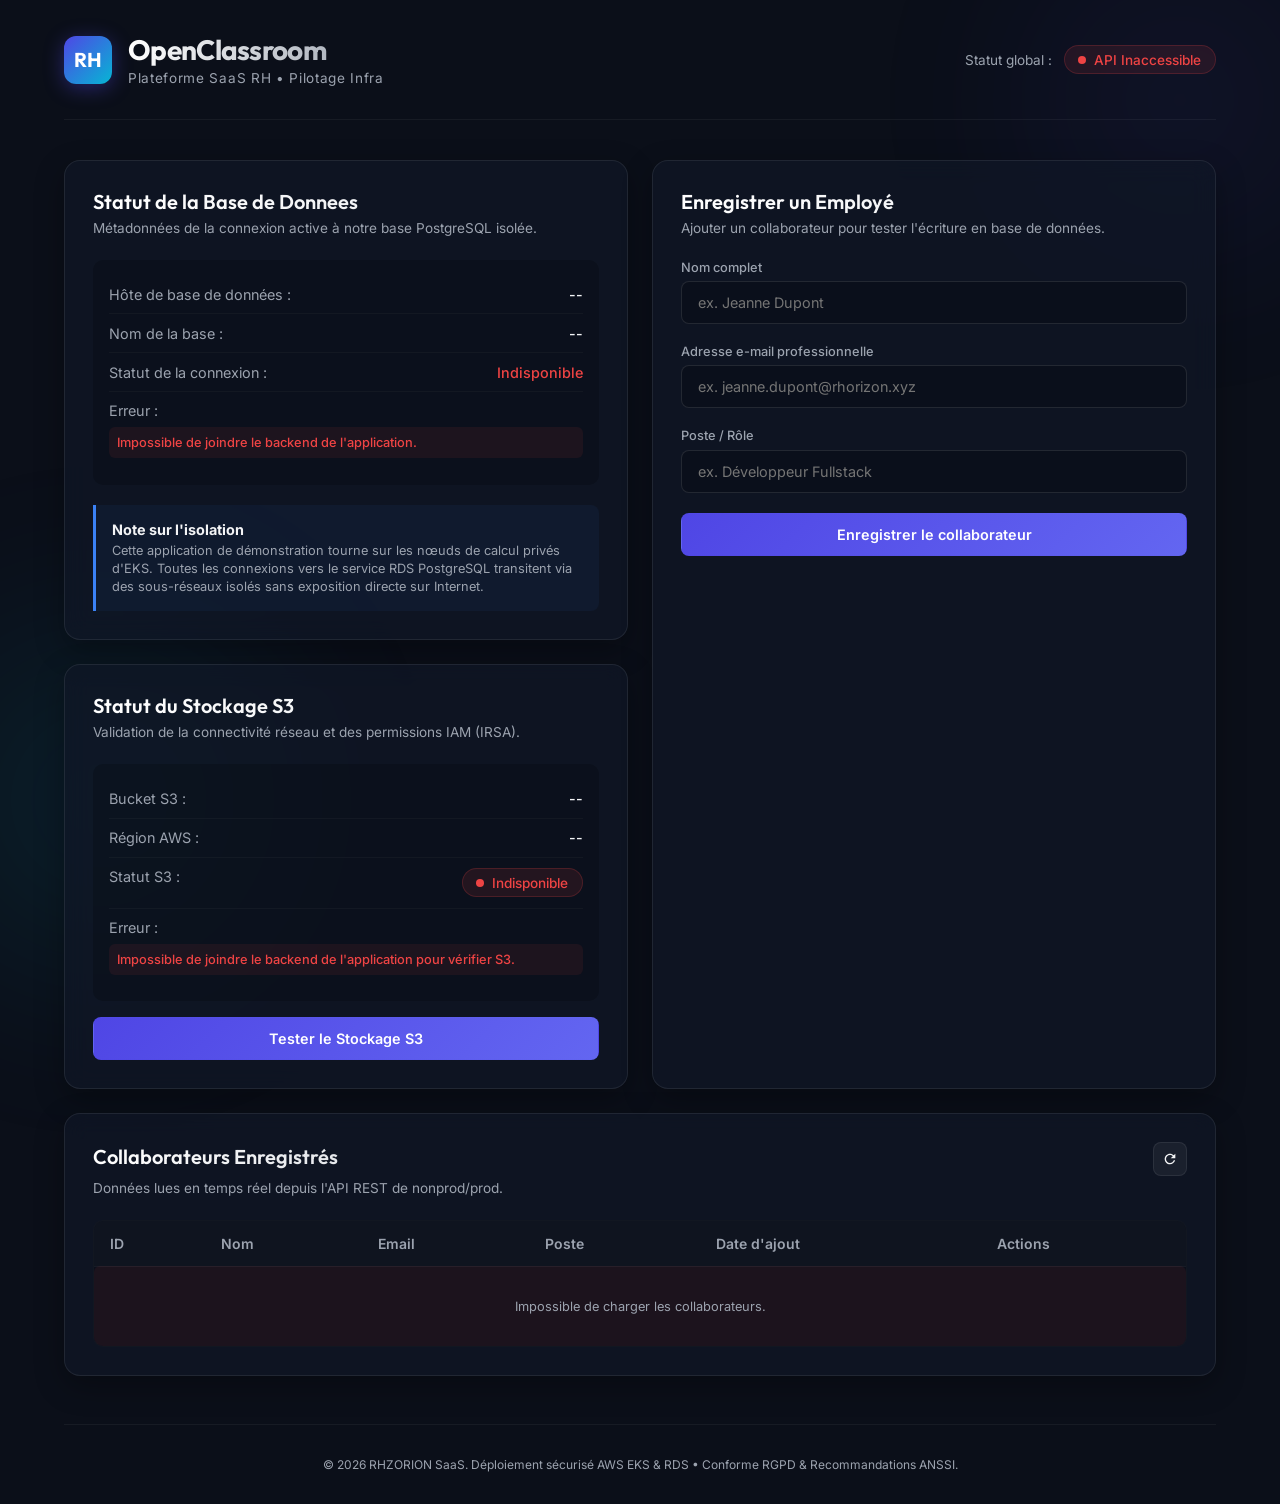
==== commit 62c7a551: "Update index.html" ====
--- a/app/frontend/index.html
+++ b/app/frontend/index.html
@@ -24,7 +24,7 @@
             <div class="brand">
                 <span class="logo-symbol">RH</span>
                 <div class="brand-text">
-                    <h1>RHORIZON</h1>
+                    <h1>OpenClassroom</h1>
                     <span class="sub-title">Plateforme SaaS RH • Pilotage Infra</span>
                 </div>
             </div>
